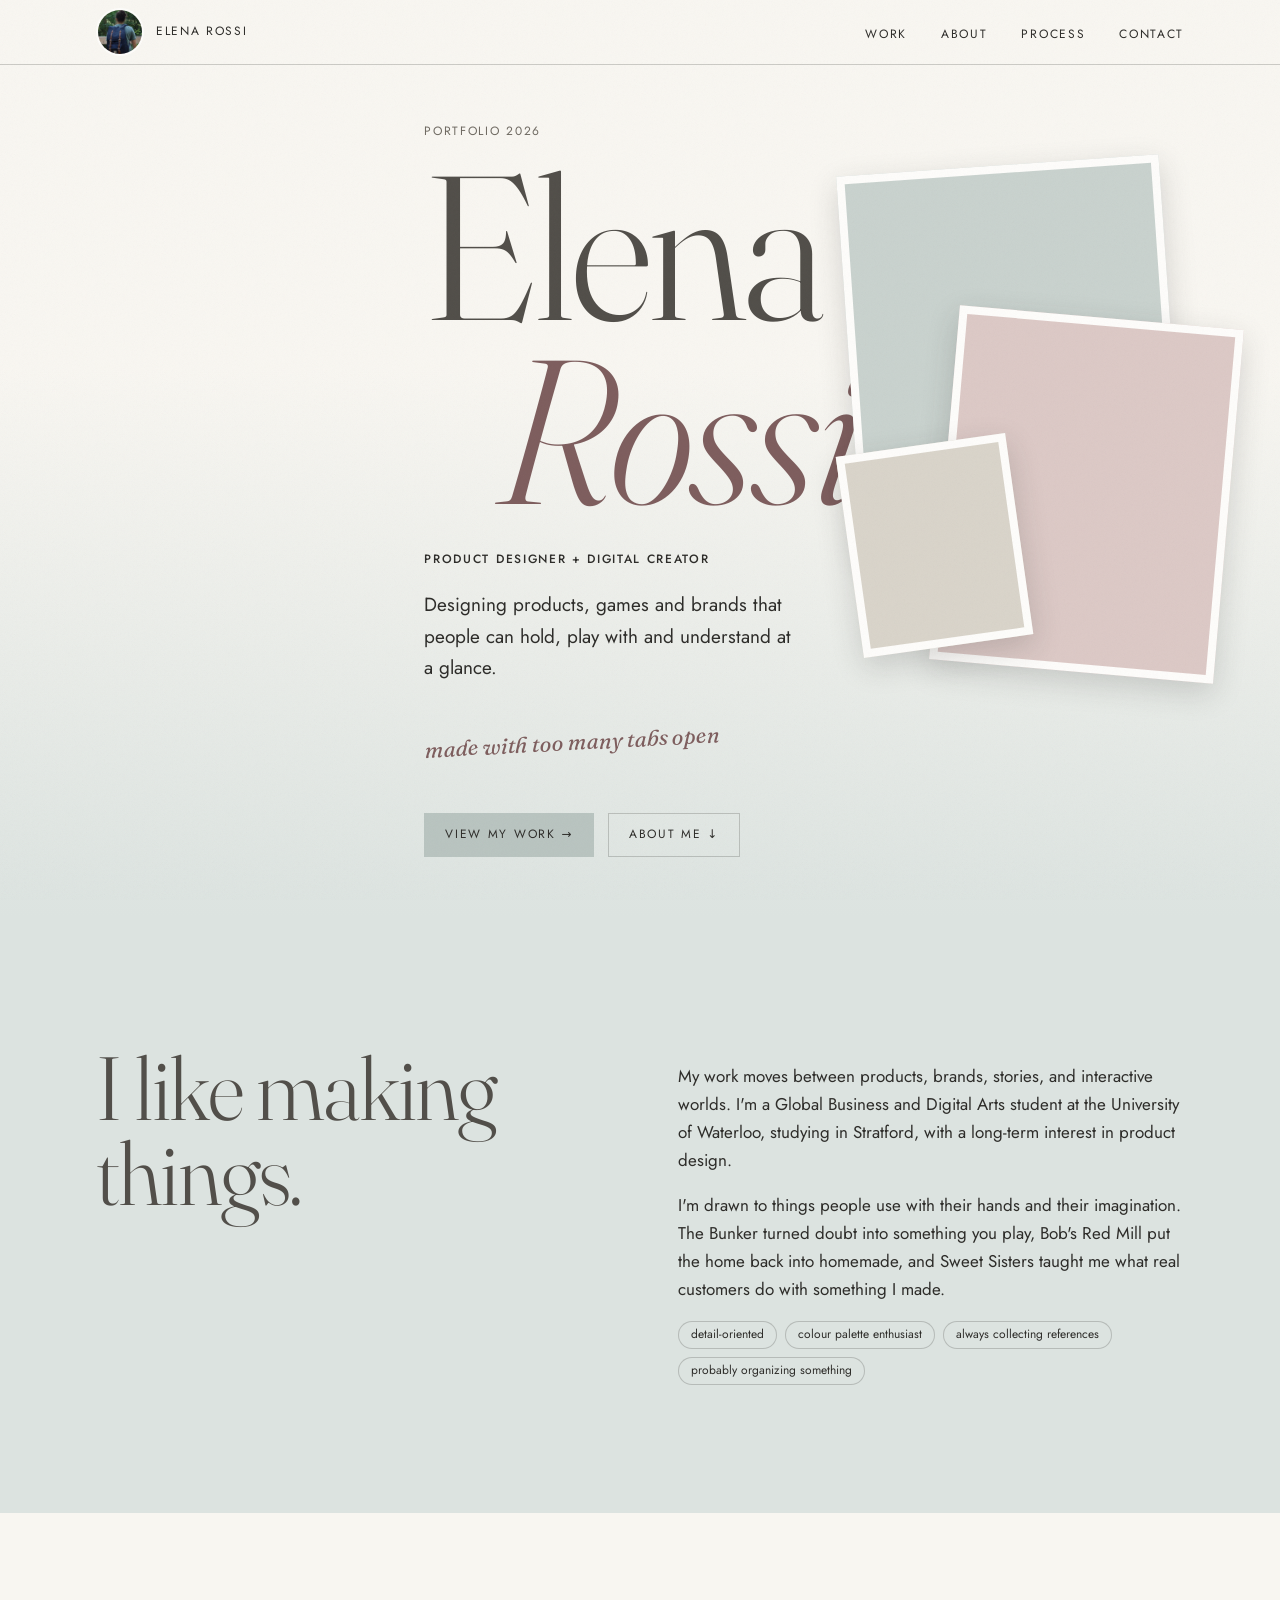
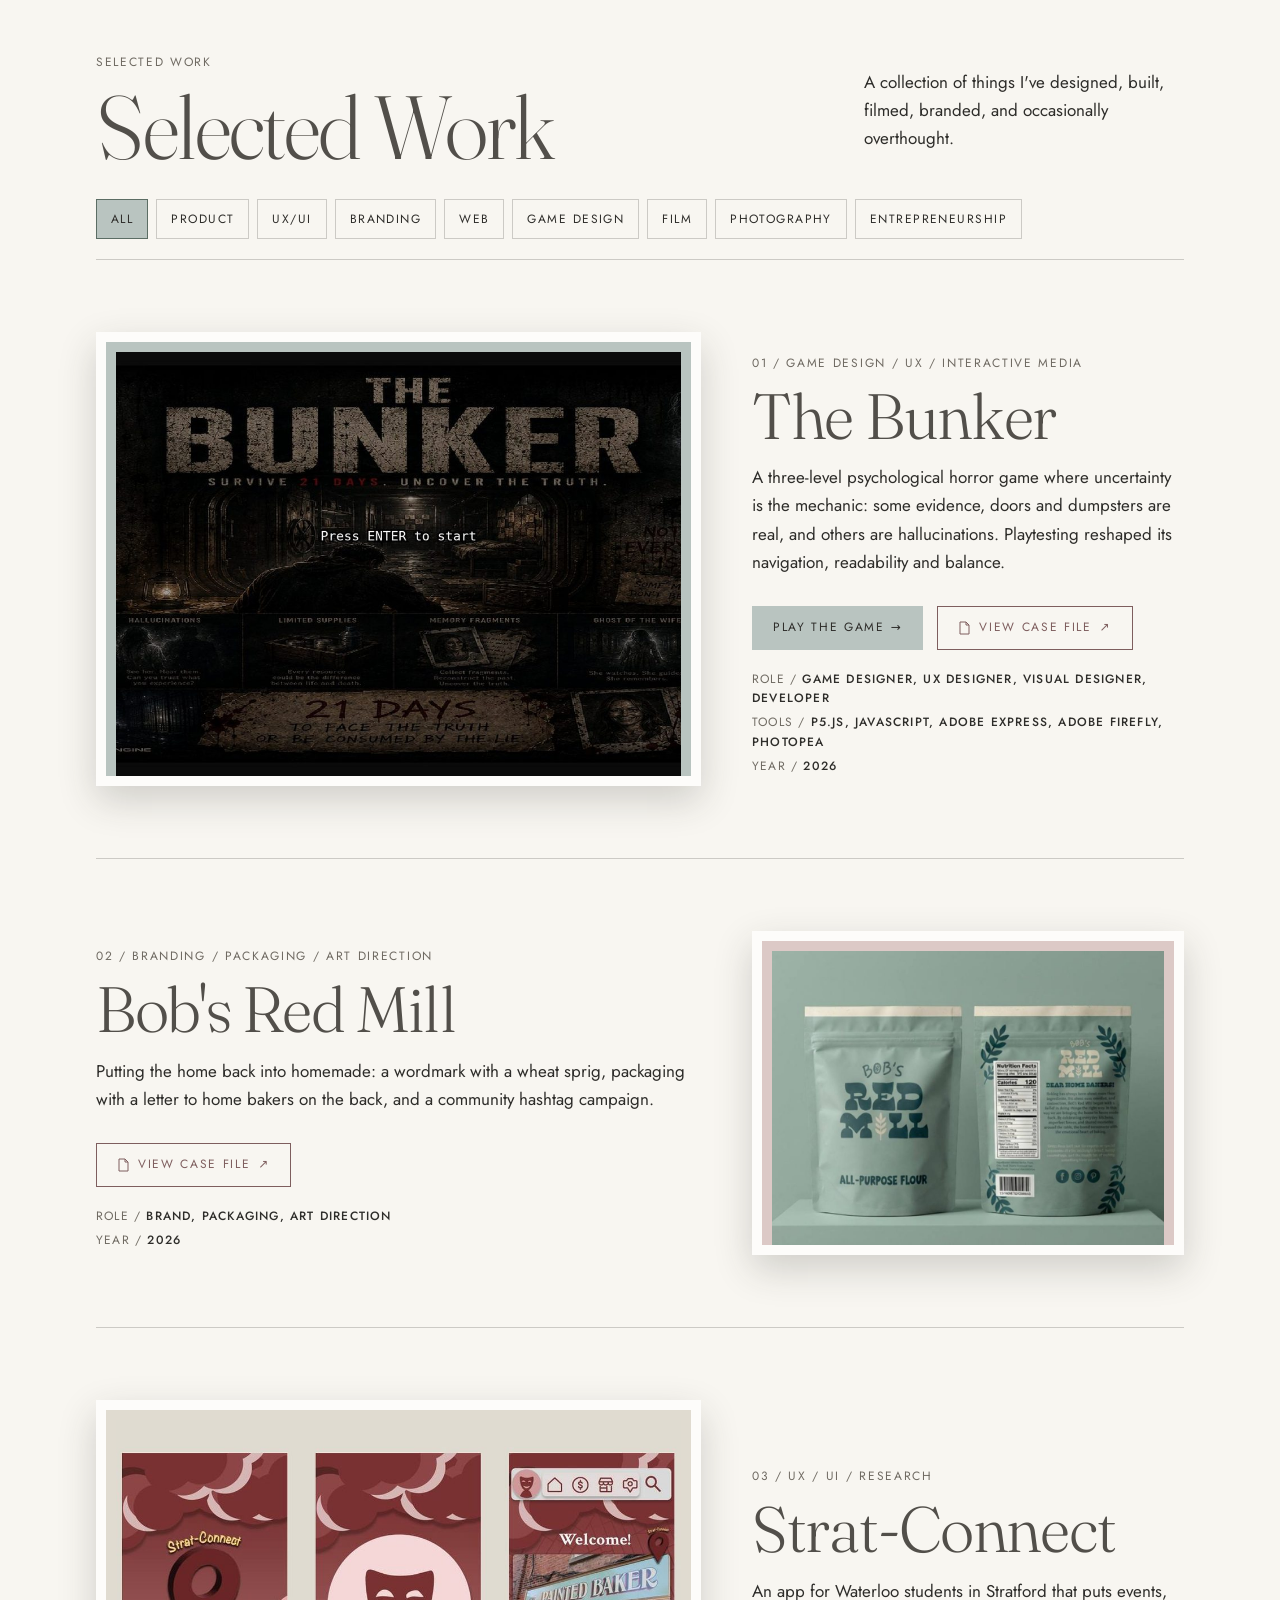
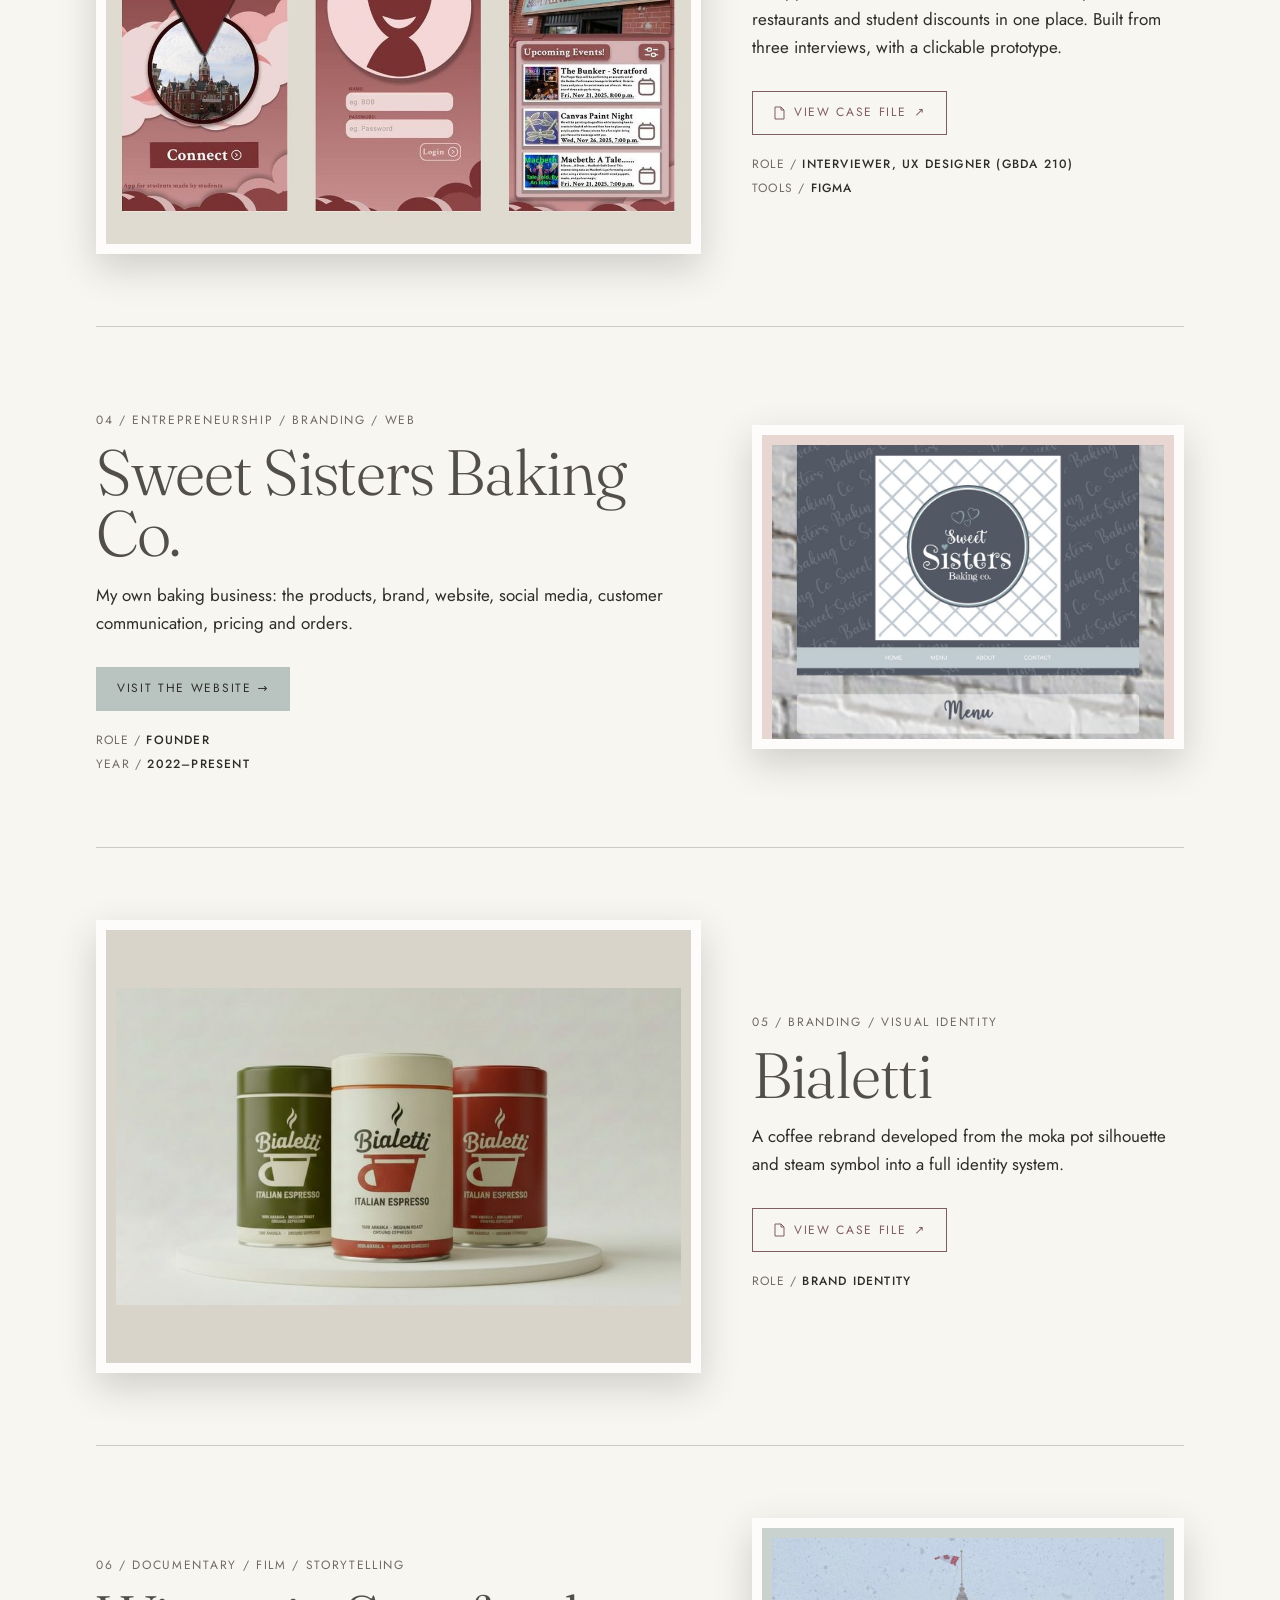
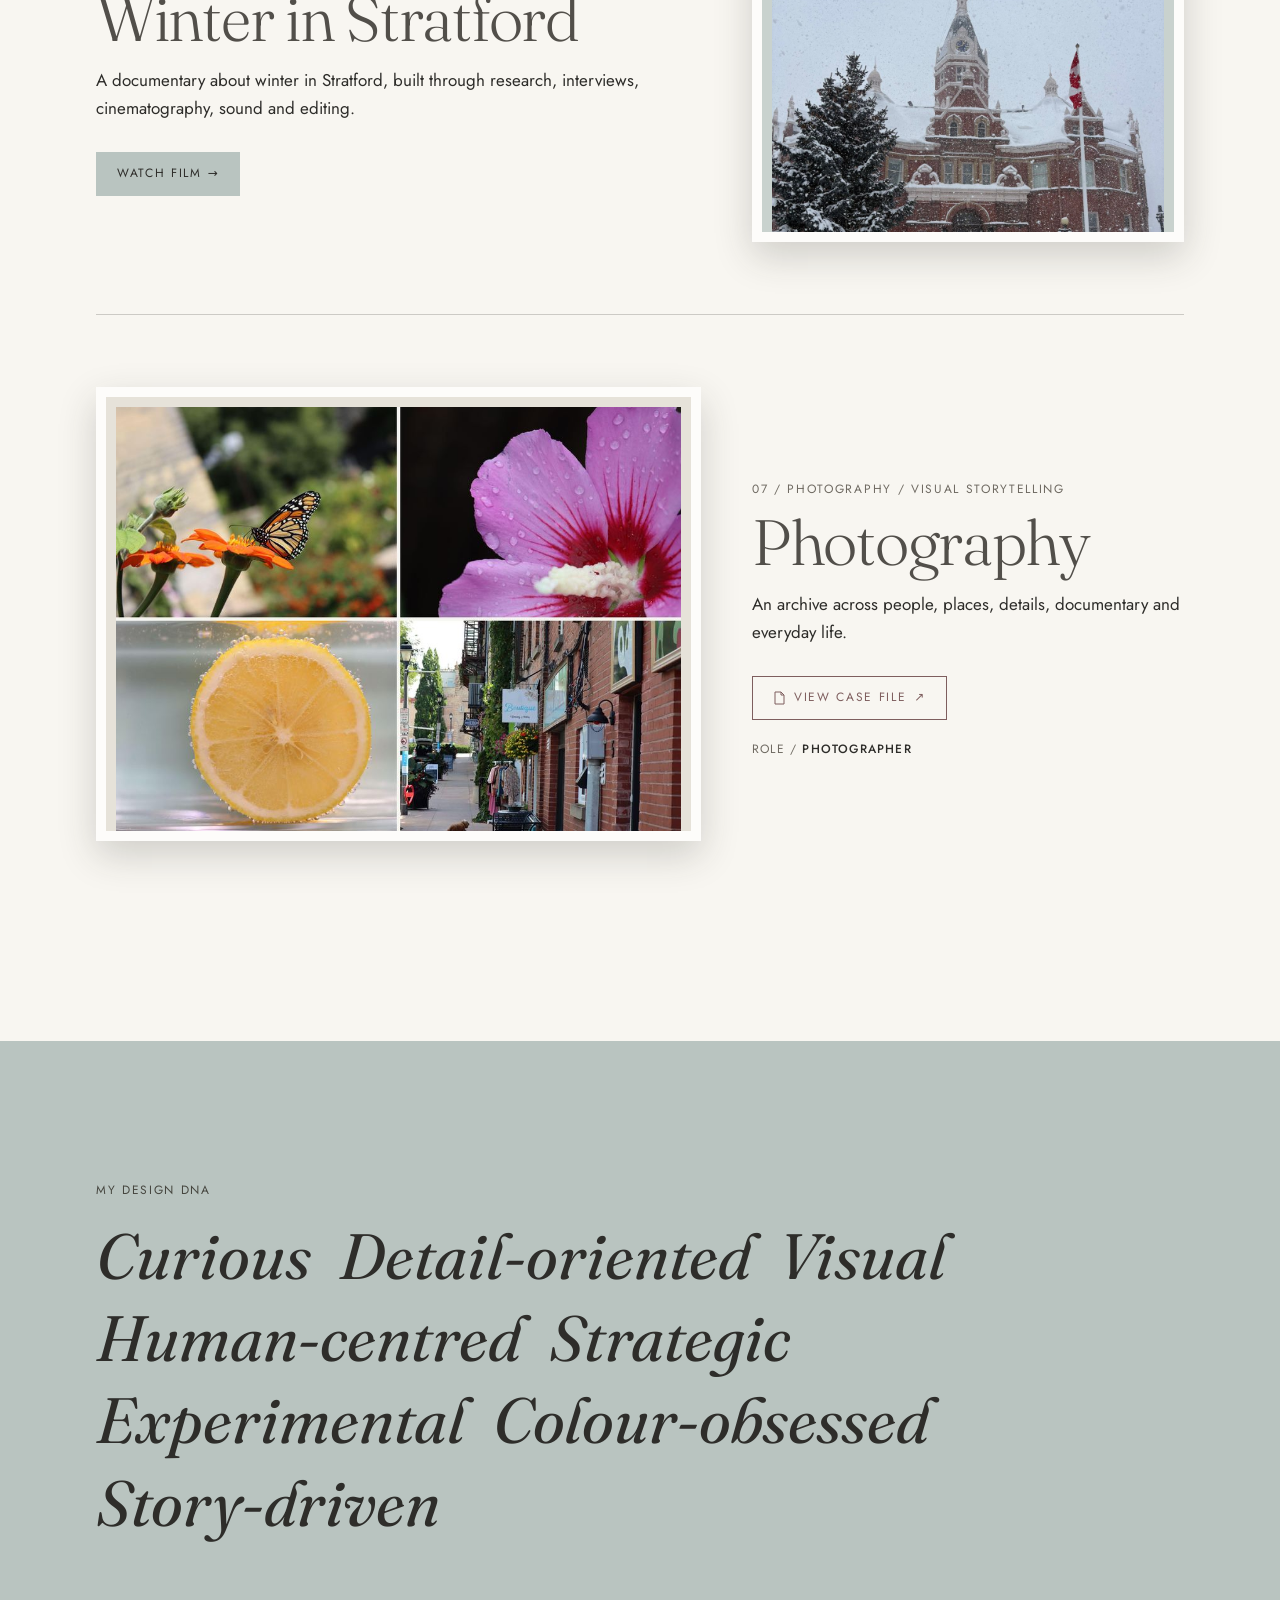
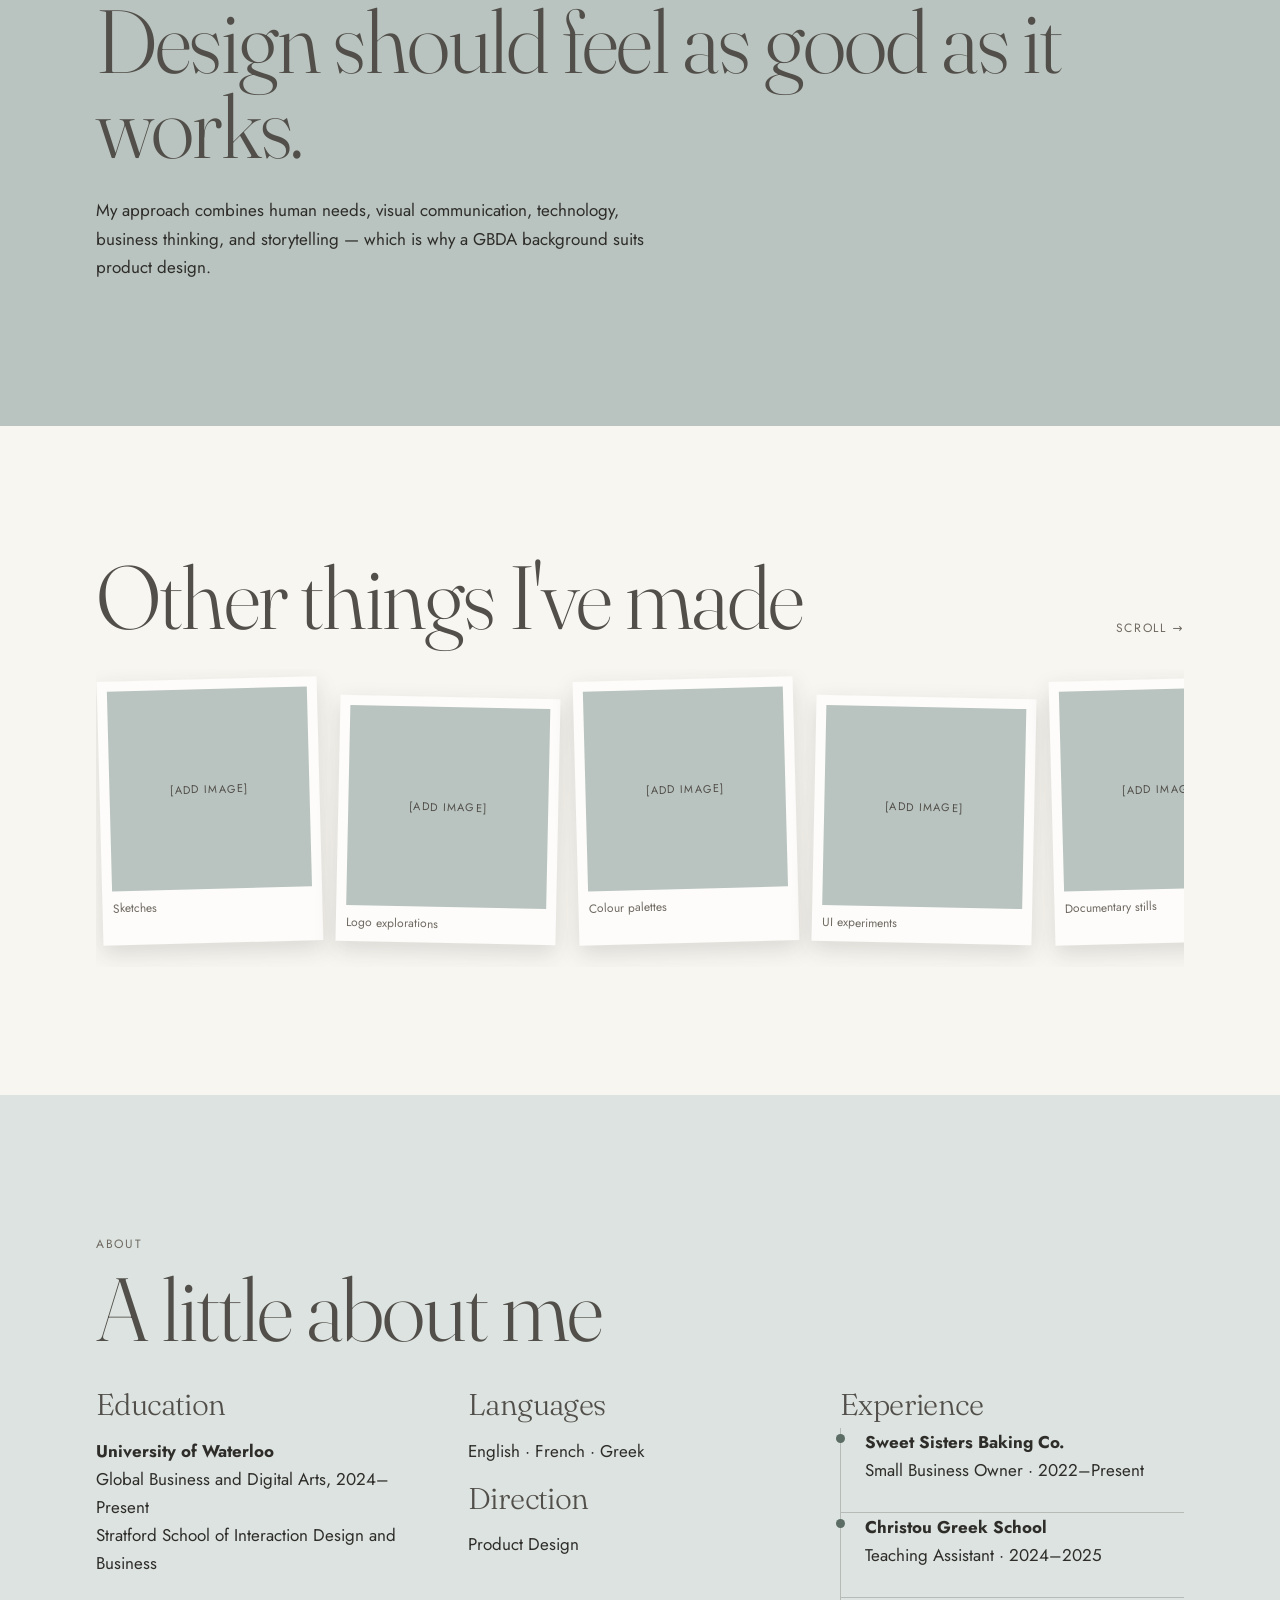
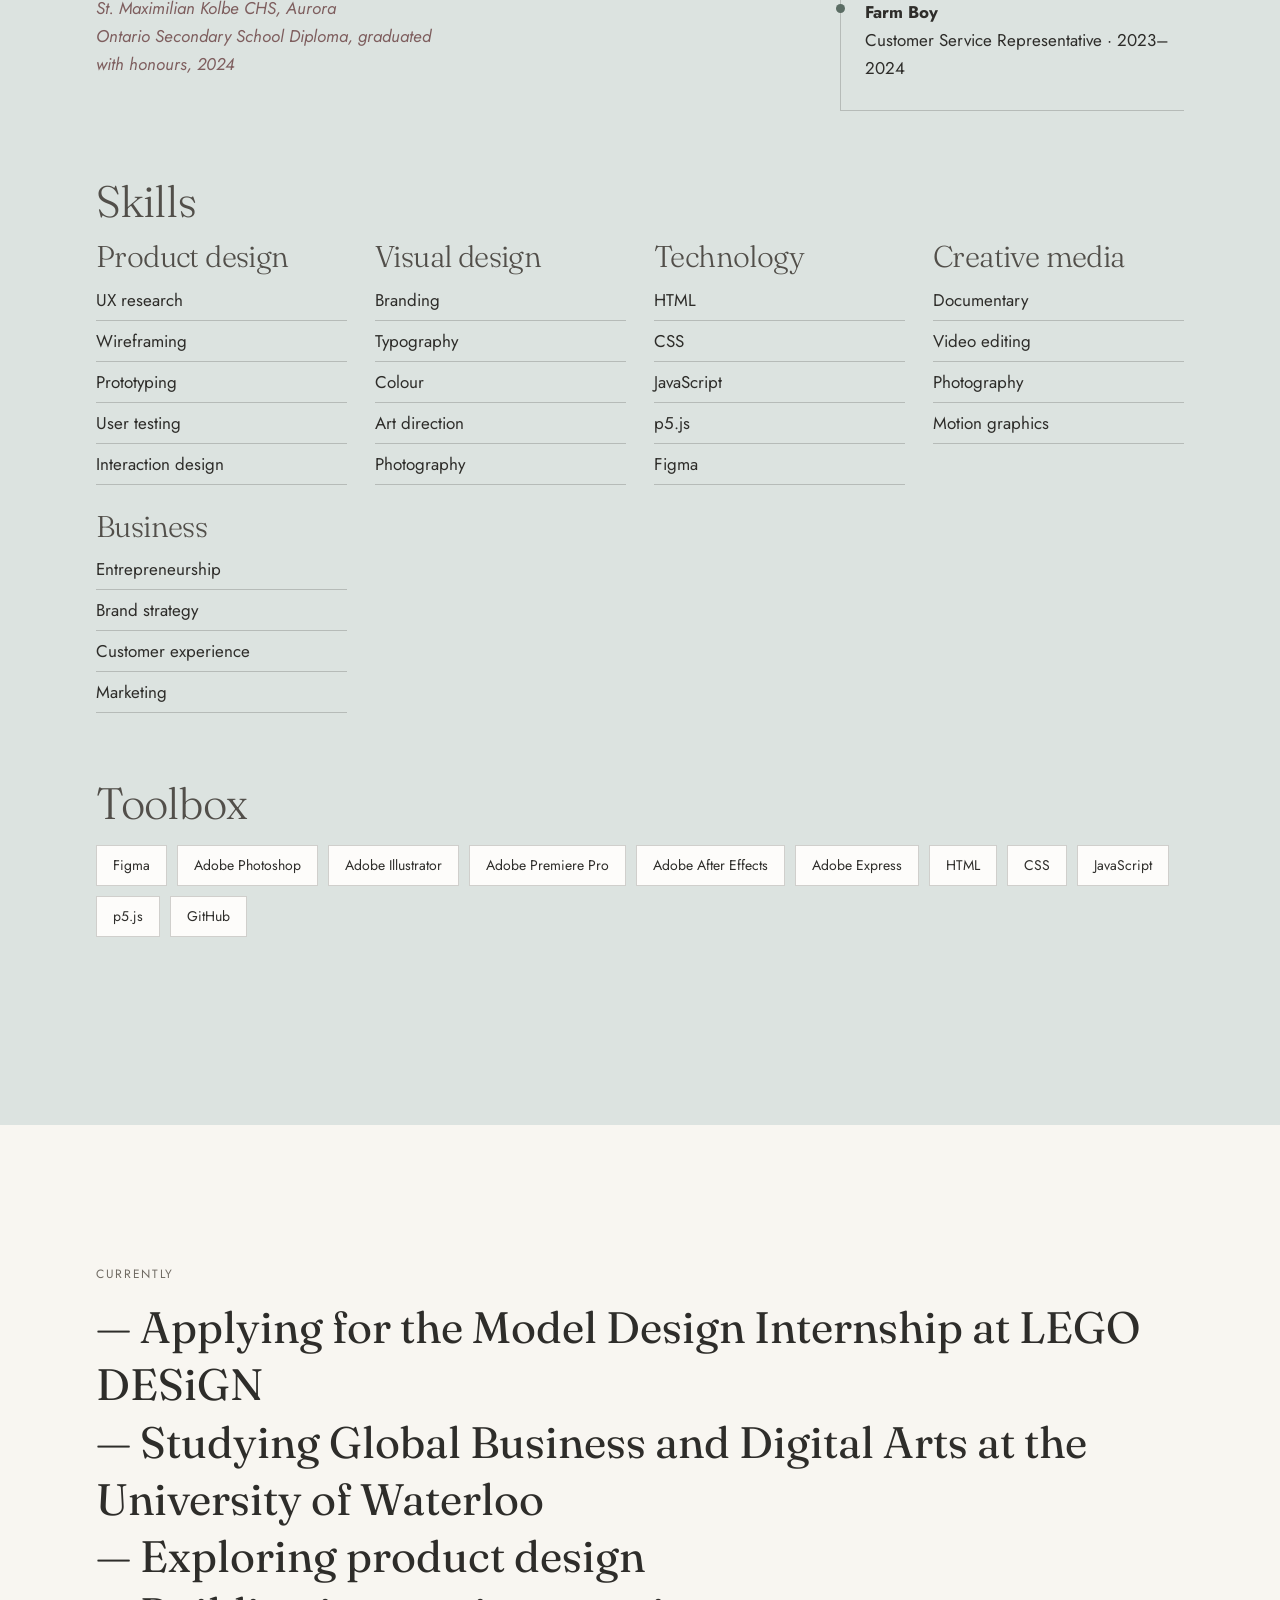
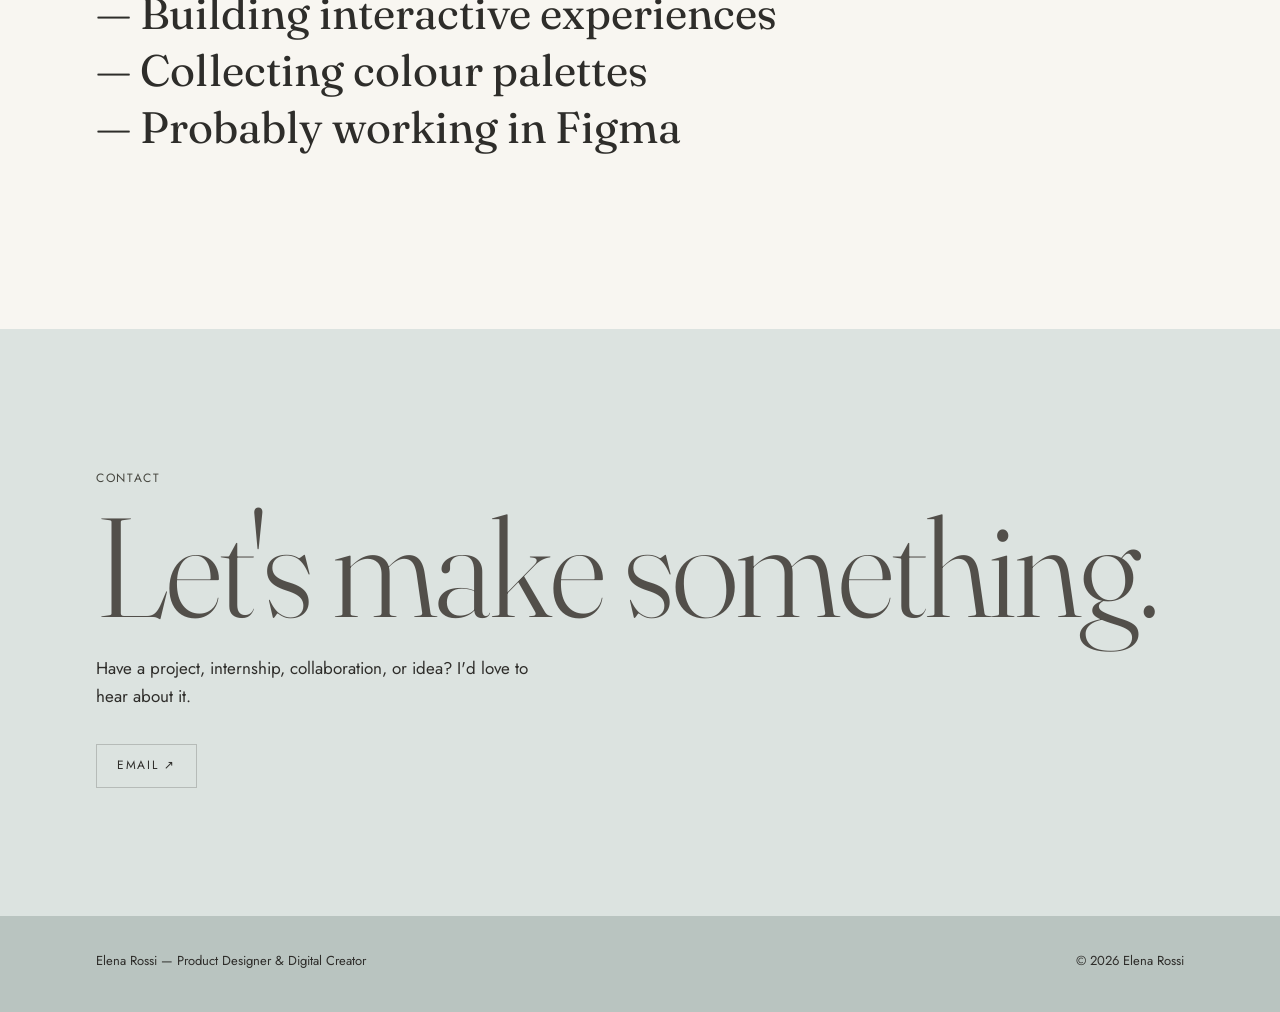
==== index (3).html @ 4e5dcde8 "Add files via upload" ====
<!DOCTYPE html>
<html lang="en">
<head>
<meta charset="utf-8">
<meta name="viewport" content="width=device-width, initial-scale=1, viewport-fit=cover">
<title>Elena Rossi — Product Designer & Digital Creator</title>
<link href="https://fonts.googleapis.com/css2?family=Fraunces:ital,opsz,wght@0,9..144,300;0,9..144,400;1,9..144,300;1,9..144,400&family=Jost:wght@400;500&display=swap" rel="stylesheet">
<style>
:root{--mist:#B9C4C0;--mist2:#DCE3E0;--linen:#F8F6F1;--parch:#ECE8DF;--cream:#FDFCFA;--moss:#5B6D64;--forest:#46595A;--clay:#A18484;--terra:#7E5E5E;--walnut:#524F4A;--ink:#2e2d2a;--stone:#6f6a62;--line:rgba(46,45,42,.22);--bg:var(--linen);--bg2:var(--parch);--card:var(--cream);--text:var(--ink);--head:var(--walnut);
box-sizing:border-box;padding-top:env(safe-area-inset-top,0px);padding-bottom:env(safe-area-inset-bottom,0px)}
html{height:100%;scroll-behavior:smooth;scroll-padding-top:calc(70px + env(safe-area-inset-top,0px))}
*,*::before,*::after{box-sizing:border-box}
body{margin:0;min-height:100%;background:var(--bg);color:var(--text);font:400 17px/1.65 "Jost",system-ui,sans-serif}
body::before{content:"";position:fixed;inset:0;pointer-events:none;opacity:.03;z-index:99;background-image:url("data:image/svg+xml,%3Csvg xmlns='http://www.w3.org/2000/svg' width='160' height='160'%3E%3Cfilter id='n'%3E%3CfeTurbulence baseFrequency='.9' numOctaves='2'/%3E%3C/filter%3E%3Crect width='100%25' height='100%25' filter='url(%23n)'/%3E%3C/svg%3E")}
h1,h2,h3{font-family:"Fraunces",Georgia,serif;font-weight:300;letter-spacing:-.02em;color:var(--head);margin:0;line-height:.95}
a{color:inherit}
:focus-visible{outline:2px solid var(--clay);outline-offset:3px}
.wrap{max-width:1200px;margin:0 auto;padding:0 clamp(20px,5vw,56px)}
.meta{font-size:12px;letter-spacing:.14em;text-transform:uppercase;color:var(--stone)}
nav{position:fixed;top:0;left:0;right:0;z-index:50;padding-top:env(safe-area-inset-top,0px);transition:background .3s;border-bottom:1px solid var(--line)}
nav.solid{background:rgba(220,227,224,.94);backdrop-filter:blur(8px);border-color:var(--line)}
nav .wrap{display:flex;justify-content:space-between;align-items:center;height:64px}
nav .brand{display:inline-flex;align-items:center;gap:12px}nav .brand img{width:48px;height:48px;border-radius:50%;object-fit:cover;border:2px solid var(--cream)}
nav a{text-decoration:none;font-size:12px;letter-spacing:.14em;text-transform:uppercase;color:var(--text)}
nav ul{display:flex;gap:clamp(14px,3vw,34px);list-style:none;margin:0;padding:0}
nav ul a{background:linear-gradient(currentColor,currentColor) 0 100%/0 1px no-repeat;transition:background-size .3s}
nav ul a:hover{background-size:100% 1px}
.hero{min-height:100svh;display:grid;align-items:center;padding:110px 0 60px;position:relative;overflow:hidden}
.hero h1{font-size:clamp(72px,16vw,220px);line-height:.9}
.hero h1 span{display:block}.hero h1 span:nth-child(2){margin-left:.35em;font-style:italic;color:var(--terra)}
.role{margin:28px 0 8px;font-weight:500}
.hero p.lead{max-width:34ch;font-size:19px}
.note{font-family:"Fraunces",serif;font-style:italic;color:var(--terra);font-size:22px;display:inline-block;transform:rotate(-3deg)}
.collage{position:absolute;right:clamp(10px,4vw,60px);top:18%;width:min(34vw,380px);aspect-ratio:3/4;pointer-events:none}
.collage i{position:absolute;display:block;background:var(--card);border:8px solid var(--card);box-shadow:0 10px 30px rgba(46,45,42,.18);transition:transform .25s}
.collage i:nth-child(1){inset:0 15% 25% 0;background:#C9D2CE;transform:rotate(-4deg)}
.collage i:nth-child(2){inset:30% 0 0 25%;background:#DCC9C6;transform:rotate(5deg)}
.collage i:nth-child(3){inset:55% 55% 5% 0;background:#D9D4CA;transform:rotate(-8deg)}
.collage b{position:absolute;bottom:-26px;left:0;font-size:11px;letter-spacing:.12em;color:var(--stone);font-weight:400}
@media(max-width:760px){.collage{display:none}}
.btns{display:flex;flex-wrap:wrap;gap:14px;margin-top:30px}
.btn{display:inline-flex;align-items:center;gap:8px;min-height:44px;padding:10px 20px;font-size:12px;letter-spacing:.14em;text-transform:uppercase;text-decoration:none;border:1px solid var(--mist);background:var(--mist);color:var(--ink);transition:background .25s,transform .25s}
.btn:hover{background:var(--terra);border-color:var(--terra);color:#fff}
.btn.ghost{background:none;color:var(--text);border-color:var(--line)}.btn.ghost:hover{background:none;border-color:var(--clay);color:var(--clay)}
.btn.file{background:none;color:var(--terra);border-color:var(--terra)}
.btn.file:hover{background:var(--terra);color:#F0EDE6}
.btn.file .a2{display:none}.btn.file:hover .a1{display:none}.btn.file:hover .a2{display:inline}
section{padding:clamp(64px,10vw,130px) 0}
.alt{background:var(--mist2)}.hero{background:linear-gradient(180deg,var(--linen) 40%,var(--mist2))}.tags span{background:var(--mist2);border-color:var(--mist)}
.dark{background:var(--mist);color:var(--ink);--head:var(--walnut);--stone:#46463f}.dark.contact{background:var(--mist2)}
.rule{height:1px;background:var(--line);transform-origin:left;transform:scaleX(0);transition:transform 1s}
.in .rule,.rule.in{transform:scaleX(1)}
.intro{display:grid;grid-template-columns:1fr 1fr;gap:clamp(24px,6vw,90px);align-items:start}
.intro h2{font-size:clamp(40px,7vw,96px)}
@media(max-width:760px){.intro{grid-template-columns:1fr}}
.tags{display:flex;flex-wrap:wrap;gap:8px;margin-top:18px}
.tags span{font-size:12px;border:1px solid var(--line);padding:3px 12px;border-radius:99px}
.sechead{display:flex;justify-content:space-between;align-items:end;flex-wrap:wrap;gap:20px;margin-bottom:30px}
.sechead h2{font-size:clamp(40px,7vw,96px)}
.filters{display:flex;flex-wrap:wrap;gap:8px;margin:0 0 20px}
.filters button{font:inherit;font-size:12px;letter-spacing:.12em;text-transform:uppercase;background:none;border:1px solid var(--line);color:var(--text);padding:9px 14px;min-height:40px;cursor:pointer}
.filters button[aria-pressed="true"]{background:var(--mist);color:var(--ink);border-color:var(--moss)}
.proj{display:grid;grid-template-columns:7fr 5fr;gap:clamp(20px,4vw,56px);padding:clamp(36px,6vw,72px) 0;border-top:1px solid var(--line);align-items:center}
.proj:nth-child(even) .pimg{order:2}
.proj[hidden]{display:none}
.pimg{aspect-ratio:4/3;background:var(--pc,var(--forest));display:grid;place-items:center;color:var(--walnut);font-size:12px;letter-spacing:.14em;text-align:center;padding:10px;transition:transform .4s;box-shadow:0 14px 36px rgba(46,45,42,.2);border:10px solid var(--cream);overflow:hidden}
.pimg img{width:100%;height:100%;object-fit:contain}
.proj:hover .pimg{transform:translate(-4px,-4px) rotate(-.6deg)}
.num{transition:color .25s}.proj:hover .num{color:var(--terra)}
.proj h3{font-size:clamp(34px,5vw,64px);margin:10px 0 14px;transition:transform .3s}
.proj:hover h3{transform:translateX(6px)}
.pm{margin-top:20px;font-size:12px;letter-spacing:.1em;text-transform:uppercase;color:var(--stone);display:grid;gap:4px}
.pm b{color:var(--text);font-weight:500}
.ph{color:var(--terra);font-style:italic}
@media(max-width:760px){.proj{grid-template-columns:1fr}.proj:nth-child(even) .pimg{order:0}}
.dna{display:flex;flex-wrap:wrap;gap:12px 28px;font-family:"Fraunces",serif;font-size:clamp(30px,5vw,64px);font-style:italic;line-height:1.1}
.dna span{display:inline-block;transition:transform .3s,color .3s}.dna span:hover{transform:translateY(-6px) rotate(-2deg);color:var(--clay)}
.philo{font-size:clamp(38px,7vw,100px);max-width:14em}
.grid3{display:grid;grid-template-columns:repeat(auto-fit,minmax(220px,1fr));gap:28px}
.grid3 h3{font-size:30px;margin-bottom:8px}
.grid3 ul,.tl{padding:0;margin:0;list-style:none}
.grid3 li{padding:6px 0;border-bottom:1px solid var(--line)}
.tl li{border-left:1px solid var(--line);padding:0 0 28px 24px;position:relative}
.tl li::before{content:"";position:absolute;left:-5px;top:6px;width:9px;height:9px;border-radius:50%;background:var(--moss);transition:background .2s,transform .2s}
.tl li:hover::before{background:var(--clay);transform:scale(1.5)}
.tl h3{font-size:30px}
.tools{display:flex;flex-wrap:wrap;gap:10px}
.tools button{font:inherit;font-size:14px;padding:8px 16px;background:var(--card);color:var(--text);border:1px solid var(--line);cursor:pointer;min-height:40px}
.tools button[aria-pressed="true"]{background:var(--mist);color:var(--ink);border-color:var(--moss)}
#tooldesc{min-height:1.7em;margin-top:14px;color:var(--stone)}
.archive{display:flex;gap:18px;overflow-x:auto;padding:10px 4px 24px;scroll-snap-type:x mandatory}
.archive figure{margin:0;flex:0 0 220px;scroll-snap-align:start;background:var(--card);padding:10px 10px 8px;box-shadow:0 8px 22px rgba(46,45,42,.15)}
.archive figure:nth-child(odd){transform:rotate(-1.5deg)}.archive figure:nth-child(even){transform:rotate(1.2deg);margin-top:18px}
.archive div{height:200px;background:var(--mist);display:grid;place-items:center;color:var(--walnut);font-size:11px;letter-spacing:.12em}
.archive figcaption{font-size:12px;color:var(--stone);padding-top:8px}
.contact h2{font-size:clamp(48px,11vw,160px)}
.contact a.big{display:inline-block;margin-top:24px;font-size:clamp(18px,3vw,28px);border-bottom:1px solid currentColor;text-decoration:none}
.links{display:flex;flex-wrap:wrap;gap:22px;margin-top:34px}
footer{background:var(--mist);color:var(--ink);padding:34px 0 40px;font-size:13px}
footer .wrap{display:flex;flex-wrap:wrap;justify-content:space-between;gap:16px}
.reveal{opacity:0;transform:translateY(22px);transition:opacity .8s,transform .8s}.reveal.in{opacity:1;transform:none}
@media(prefers-reduced-motion:reduce){*{transition:none!important;scroll-behavior:auto!important}.reveal{opacity:1;transform:none}.rule{transform:none}}
</style>
</head>
<body>
<nav id="nav" aria-label="Main"><div class="wrap"><a href="#top" class="brand"><img src="[data-uri]" alt="Elena Rossi" width="48" height="48">Elena Rossi</a><ul><li><a href="#work">Work</a></li><li><a href="#about">About</a></li><li><a href="#process">Process</a></li><li><a href="#contact">Contact</a></li></ul></div></nav>

<main id="top">
<header class="hero"><div class="wrap">
  <div class="collage" aria-hidden="true"><i></i><i></i><i></i></div>
  <p class="meta">Portfolio 2026</p>
  <h1><span>Elena</span><span>Rossi</span></h1>
  <p class="role meta" style="color:var(--text)">Product Designer + Digital Creator</p>
  <p class="lead">Designing products, games and brands that people can hold, play with and understand at a glance.</p>
  <p class="note">made with too many tabs open</p>
  <div class="btns"><a class="btn" href="#work">View my work →</a><a class="btn ghost" href="#about">About me ↓</a></div>
</div></header>

<section class="alt"><div class="wrap intro">
  <h2 class="reveal">I like making things.</h2>
  <div class="reveal">
    <p>My work moves between products, brands, stories, and interactive worlds. I'm a Global Business and Digital Arts student at the University of Waterloo, studying in Stratford, with a long-term interest in product design.</p>
    <p>I'm drawn to things people use with their hands and their imagination. The Bunker turned doubt into something you play, Bob's Red Mill put the home back into homemade, and Sweet Sisters taught me what real customers do with something I made.</p>
    <div class="tags"><span>detail-oriented</span><span>colour palette enthusiast</span><span>always collecting references</span><span>probably organizing something</span></div>
  </div>
</div></section>

<section id="work"><div class="wrap">
  <div class="sechead"><div><p class="meta">Selected work</p><h2>Selected Work</h2></div>
  <p style="max-width:32ch">A collection of things I've designed, built, filmed, branded, and occasionally overthought.</p></div>
  <div class="filters" role="group" aria-label="Filter projects" id="filters"></div>
  <div id="projects" aria-live="polite"></div>
</div></section>

<section class="dark" id="process"><div class="wrap">
  <p class="meta">My design DNA</p>
  <div class="dna" style="margin:20px 0 60px"><span>Curious</span><span>Detail-oriented</span><span>Visual</span><span>Human-centred</span><span>Strategic</span><span>Experimental</span><span>Colour-obsessed</span><span>Story-driven</span></div>
  <h2 class="philo">Design should feel as good as it works.</h2>
  <p style="max-width:56ch;margin-top:28px">My approach combines human needs, visual communication, technology, business thinking, and storytelling — which is why a GBDA background suits product design.</p>
</div></section>

<section><div class="wrap">
  <div class="sechead"><h2>Other things I've made</h2><span class="meta">Scroll →</span></div>
  <div class="archive" tabindex="0" aria-label="Creative archive, scrollable">
    <figure><div>[ADD IMAGE]</div><figcaption>Sketches</figcaption></figure>
    <figure><div>[ADD IMAGE]</div><figcaption>Logo explorations</figcaption></figure>
    <figure><div>[ADD IMAGE]</div><figcaption>Colour palettes</figcaption></figure>
    <figure><div>[ADD IMAGE]</div><figcaption>UI experiments</figcaption></figure>
    <figure><div>[ADD IMAGE]</div><figcaption>Documentary stills</figcaption></figure>
    <figure><div>[ADD IMAGE]</div><figcaption>Typography experiments</figcaption></figure>
  </div>
</div></section>

<section class="alt" id="about"><div class="wrap">
  <p class="meta">About</p><h2 style="font-size:clamp(40px,7vw,96px);margin-bottom:40px">A little about me</h2>
  <div class="grid3" style="margin-bottom:70px">
    <div><h3>Education</h3><p><b>University of Waterloo</b><br>Global Business and Digital Arts, 2024–Present<br>Stratford School of Interaction Design and Business</p><p class="ph">St. Maximilian Kolbe CHS, Aurora<br>Ontario Secondary School Diploma, graduated with honours, 2024</p></div>
    <div><h3>Languages</h3><p>English · French · Greek</p><h3 style="margin-top:20px">Direction</h3><p>Product Design</p></div>
    <div><h3>Experience</h3>
      <ul class="tl">
        <li><b>Sweet Sisters Baking Co.</b><br>Small Business Owner · 2022–Present</li>
        <li><b>Christou Greek School</b><br>Teaching Assistant · 2024–2025</li>
        <li><b>Farm Boy</b><br>Customer Service Representative · 2023–2024</li>
      </ul></div>
  </div>
  <h3 style="font-size:44px;margin-bottom:20px">Skills</h3>
  <div class="grid3">
    <div><h3>Product design</h3><ul><li>UX research</li><li>Wireframing</li><li>Prototyping</li><li>User testing</li><li>Interaction design</li></ul></div>
    <div><h3>Visual design</h3><ul><li>Branding</li><li>Typography</li><li>Colour</li><li>Art direction</li><li>Photography</li></ul></div>
    <div><h3>Technology</h3><ul><li>HTML</li><li>CSS</li><li>JavaScript</li><li>p5.js</li><li>Figma</li></ul></div>
    <div><h3>Creative media</h3><ul><li>Documentary</li><li>Video editing</li><li>Photography</li><li>Motion graphics</li></ul></div>
    <div><h3>Business</h3><ul><li>Entrepreneurship</li><li>Brand strategy</li><li>Customer experience</li><li>Marketing</li></ul></div>
  </div>
  <h3 style="font-size:44px;margin:70px 0 20px">Toolbox</h3>
  <div class="tools" id="tools"></div><p id="tooldesc" aria-live="polite"></p>
</div></section>

<section><div class="wrap">
  <p class="meta">Currently</p>
  <ul id="currently" style="font-family:'Fraunces',serif;font-size:clamp(26px,4vw,44px);line-height:1.3;padding:0;list-style:none;margin-top:14px"></ul>
</div></section>

<section class="dark contact" id="contact"><div class="wrap">
  <p class="meta">Contact</p>
  <h2>Let's make something.</h2>
  <p style="max-width:44ch;margin-top:20px">Have a project, internship, collaboration, or idea? I'd love to hear about it.</p>
  <div id="links" class="links"></div>
</div></section>
</main>

<footer><div class="wrap"><span>Elena Rossi — Product Designer & Digital Creator</span><span>© 2026 Elena Rossi</span></div></footer>

<script>
/* ===== EDIT ME =====
   Order of this array = order on the page.
   caseStudyUrl: external URL ("https://...") or internal route ("case-studies/bunker.html"). "" hides the VIEW CASE FILE button.
   image: relative path (e.g. "[data-uri]"). "" shows a placeholder.
   Fill any [ADD ...] text; nothing here is an invented result. */
const CASES={"case-studies/bialetti.html": "[base64]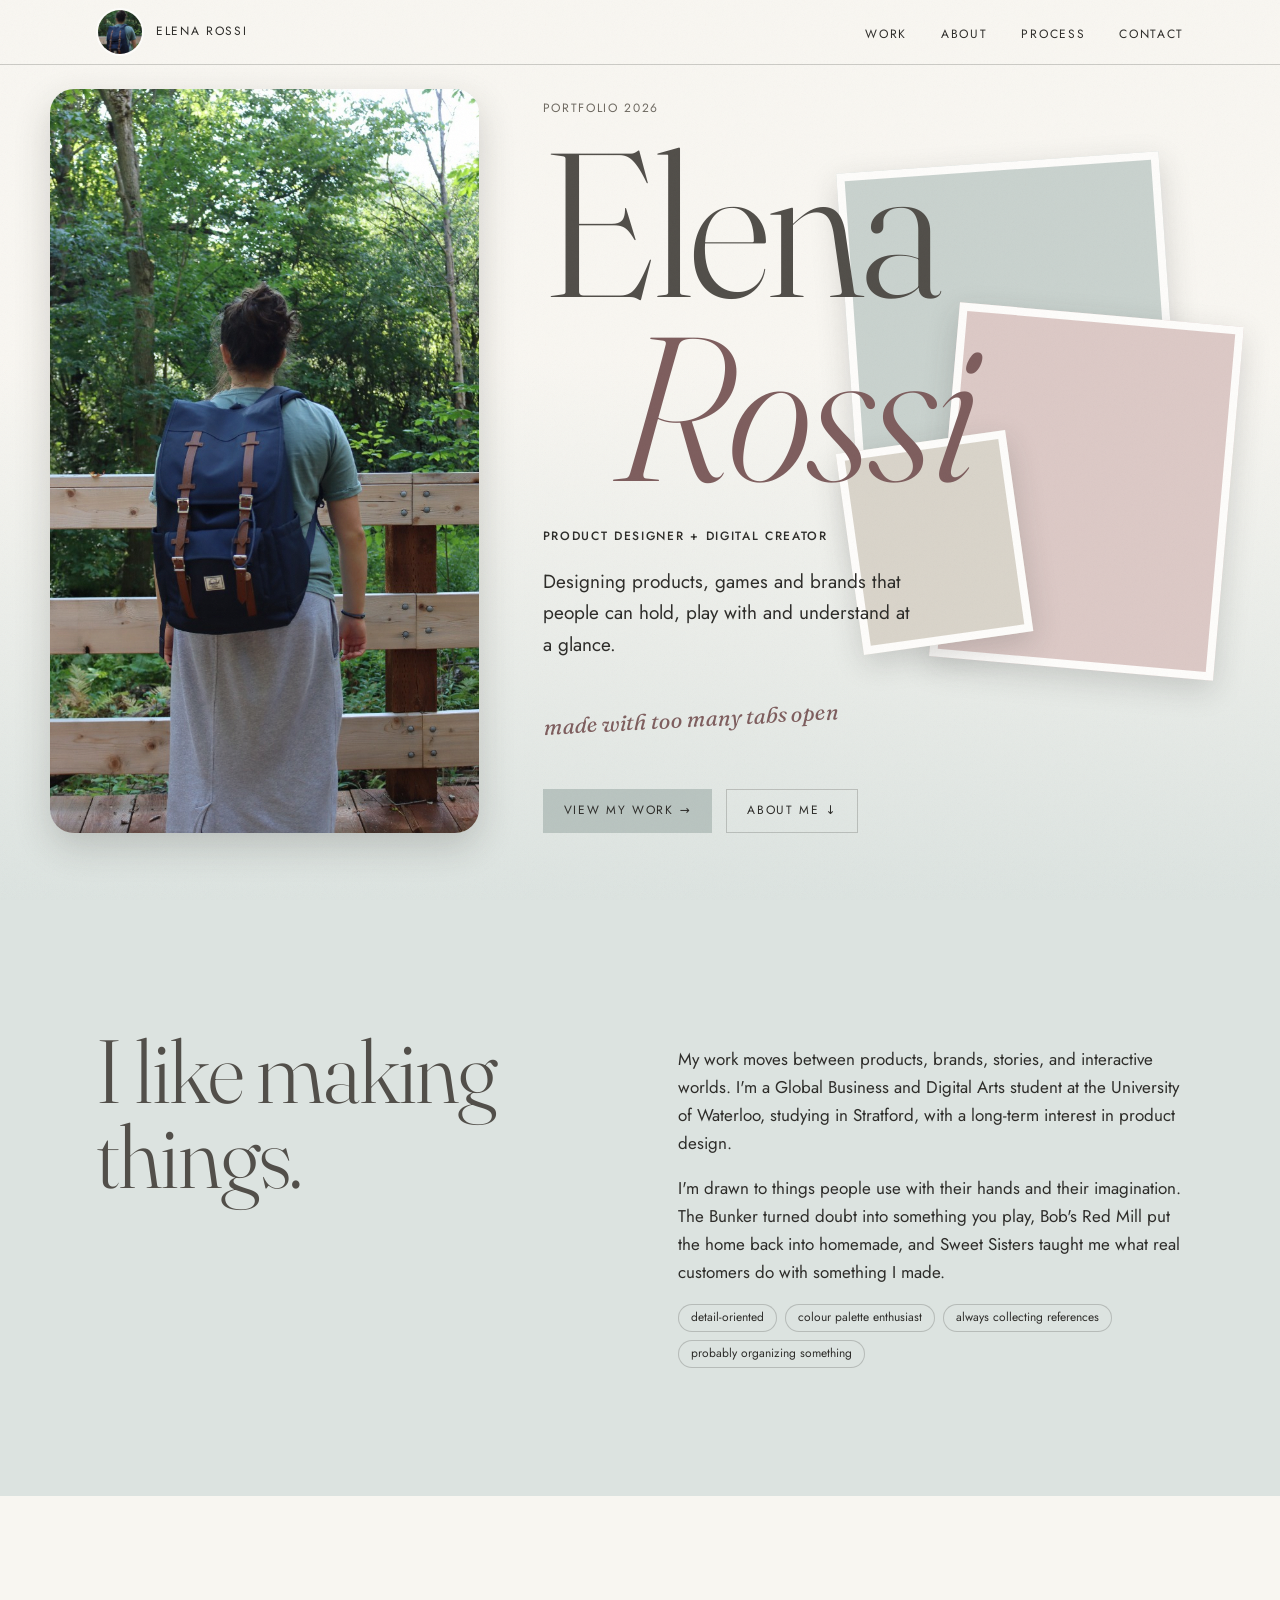
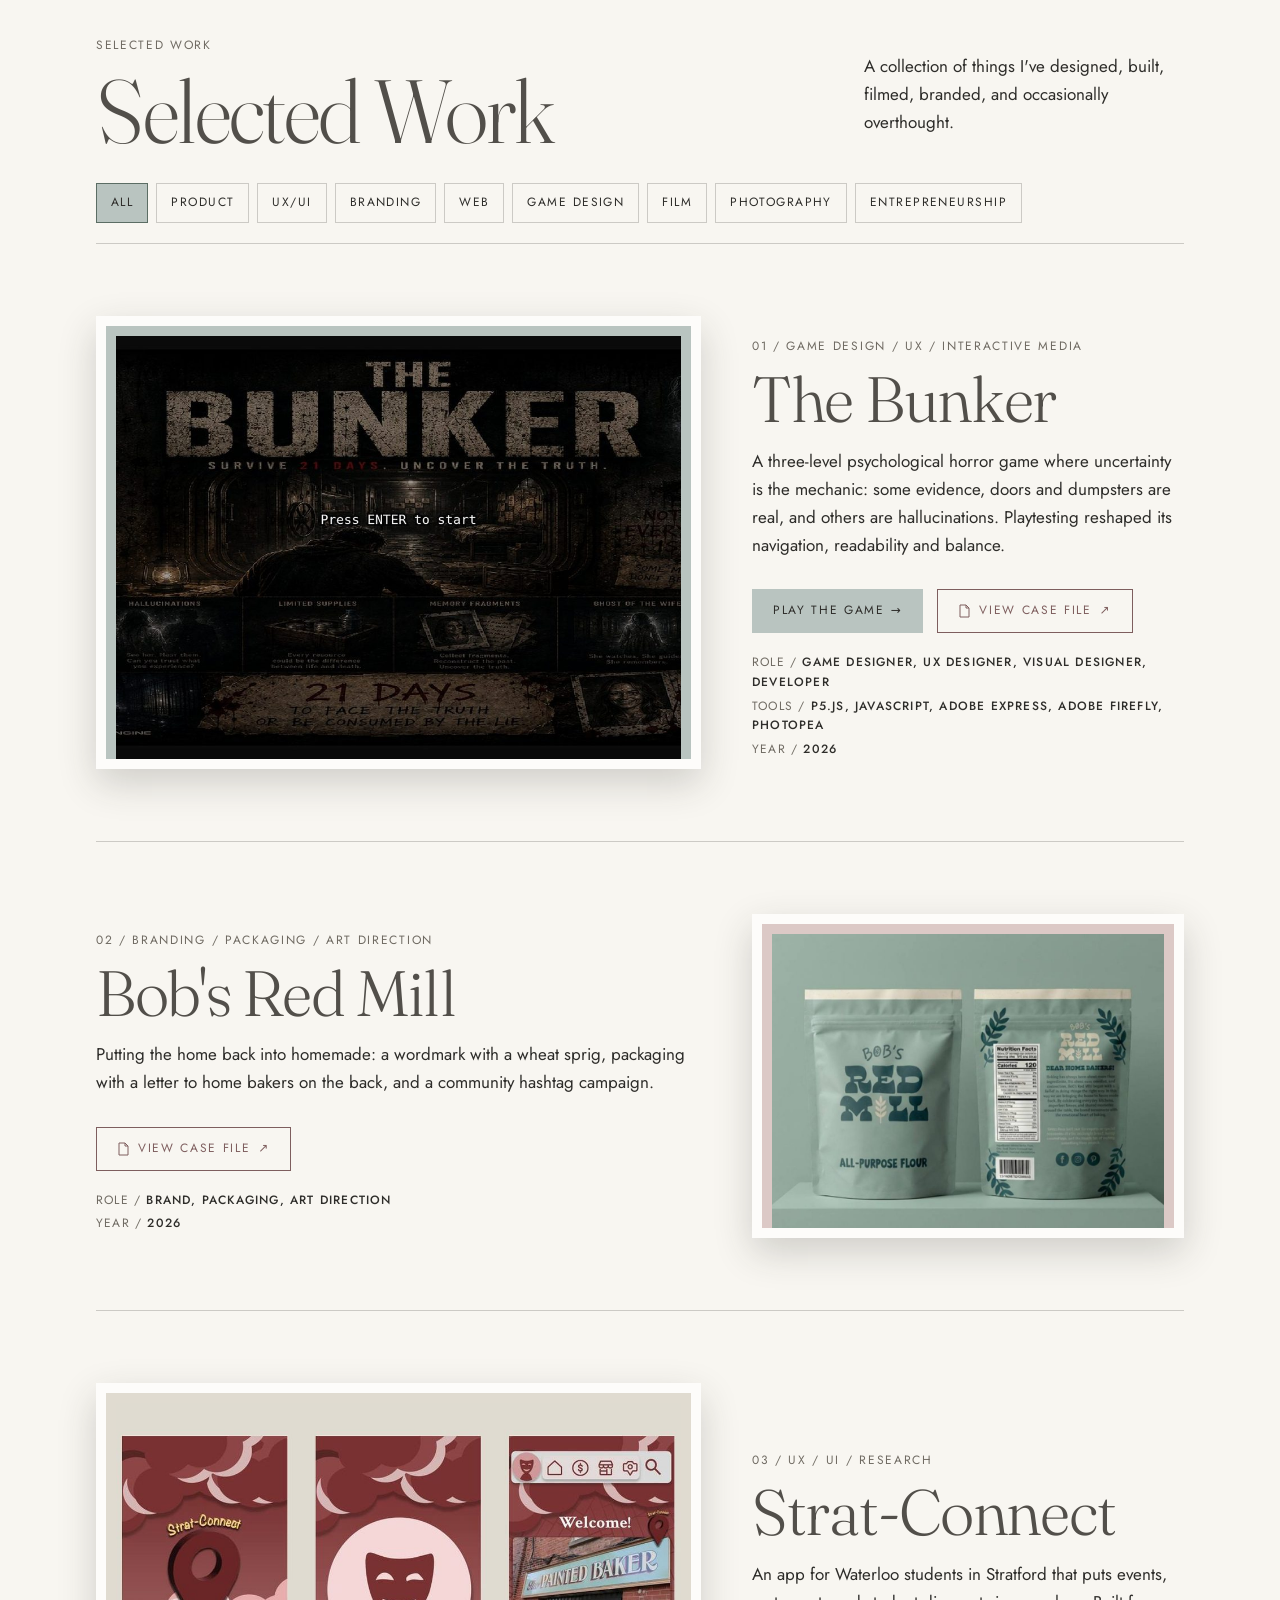
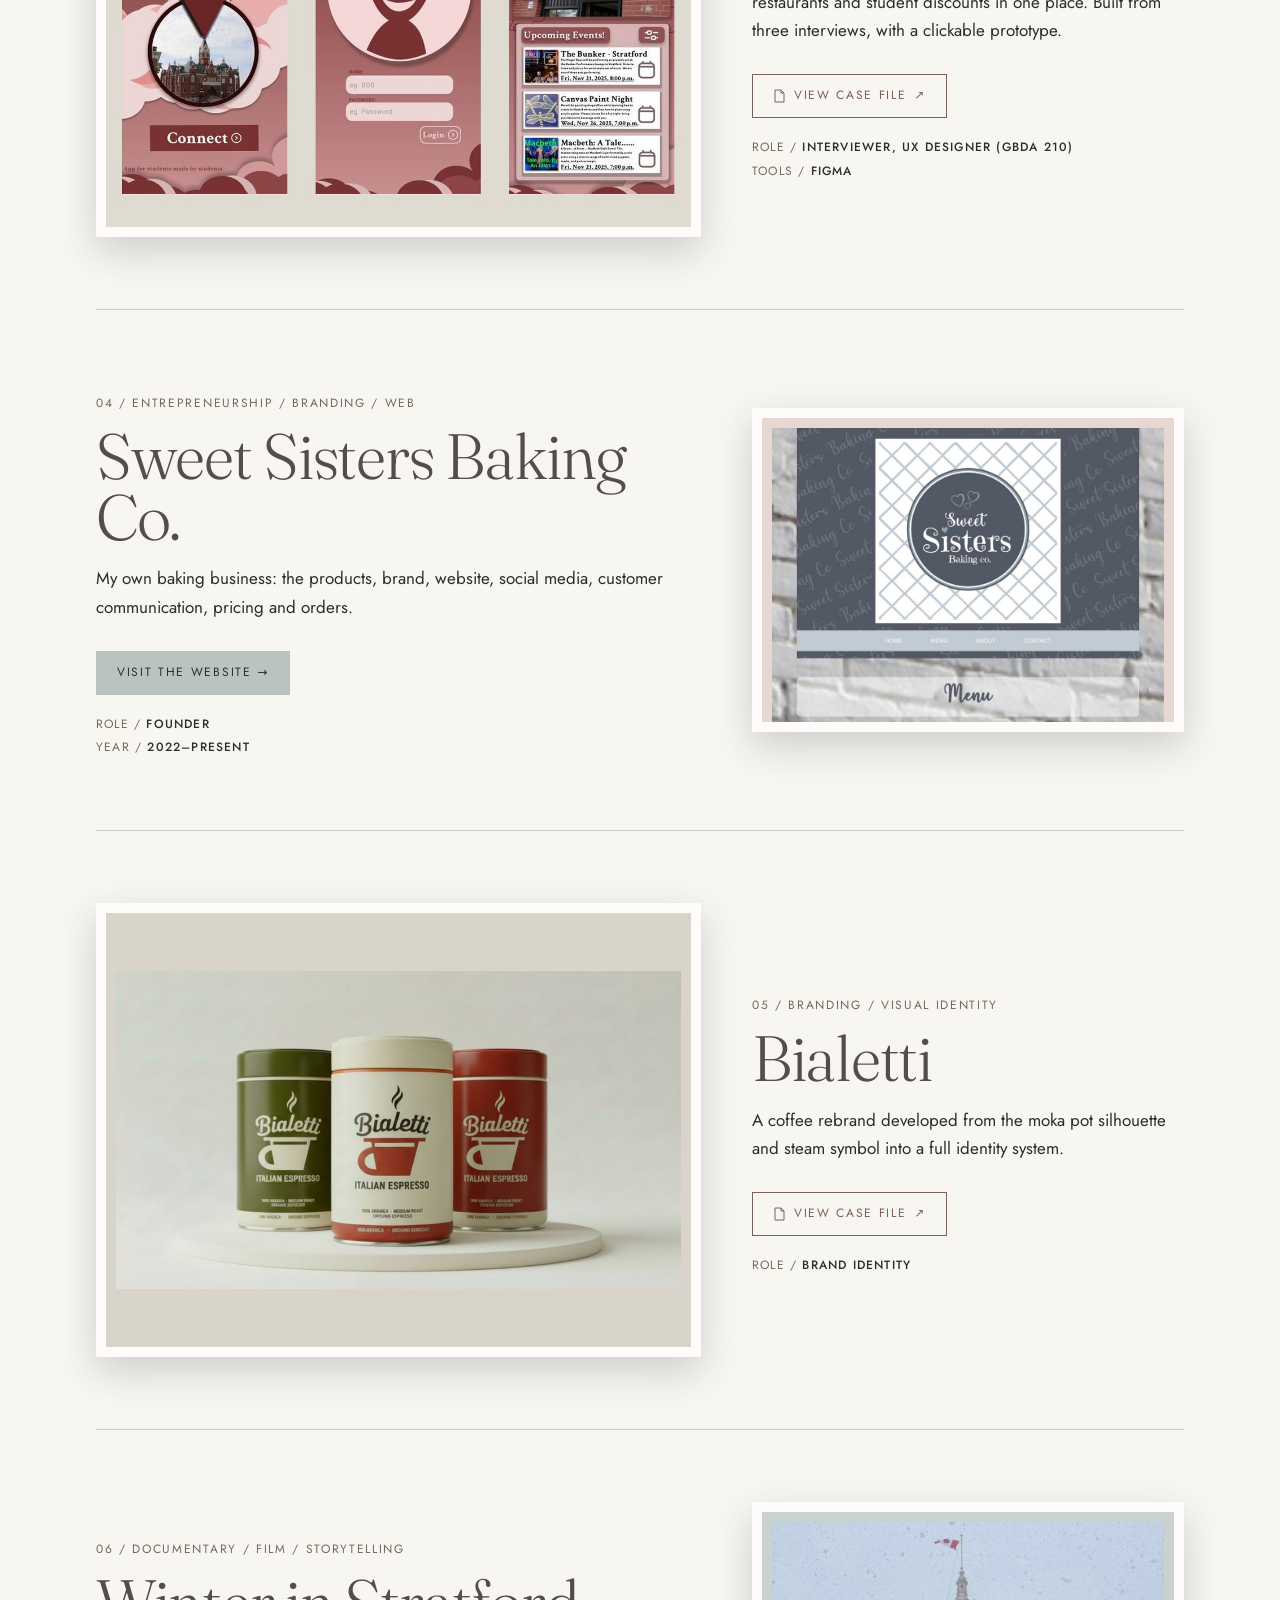
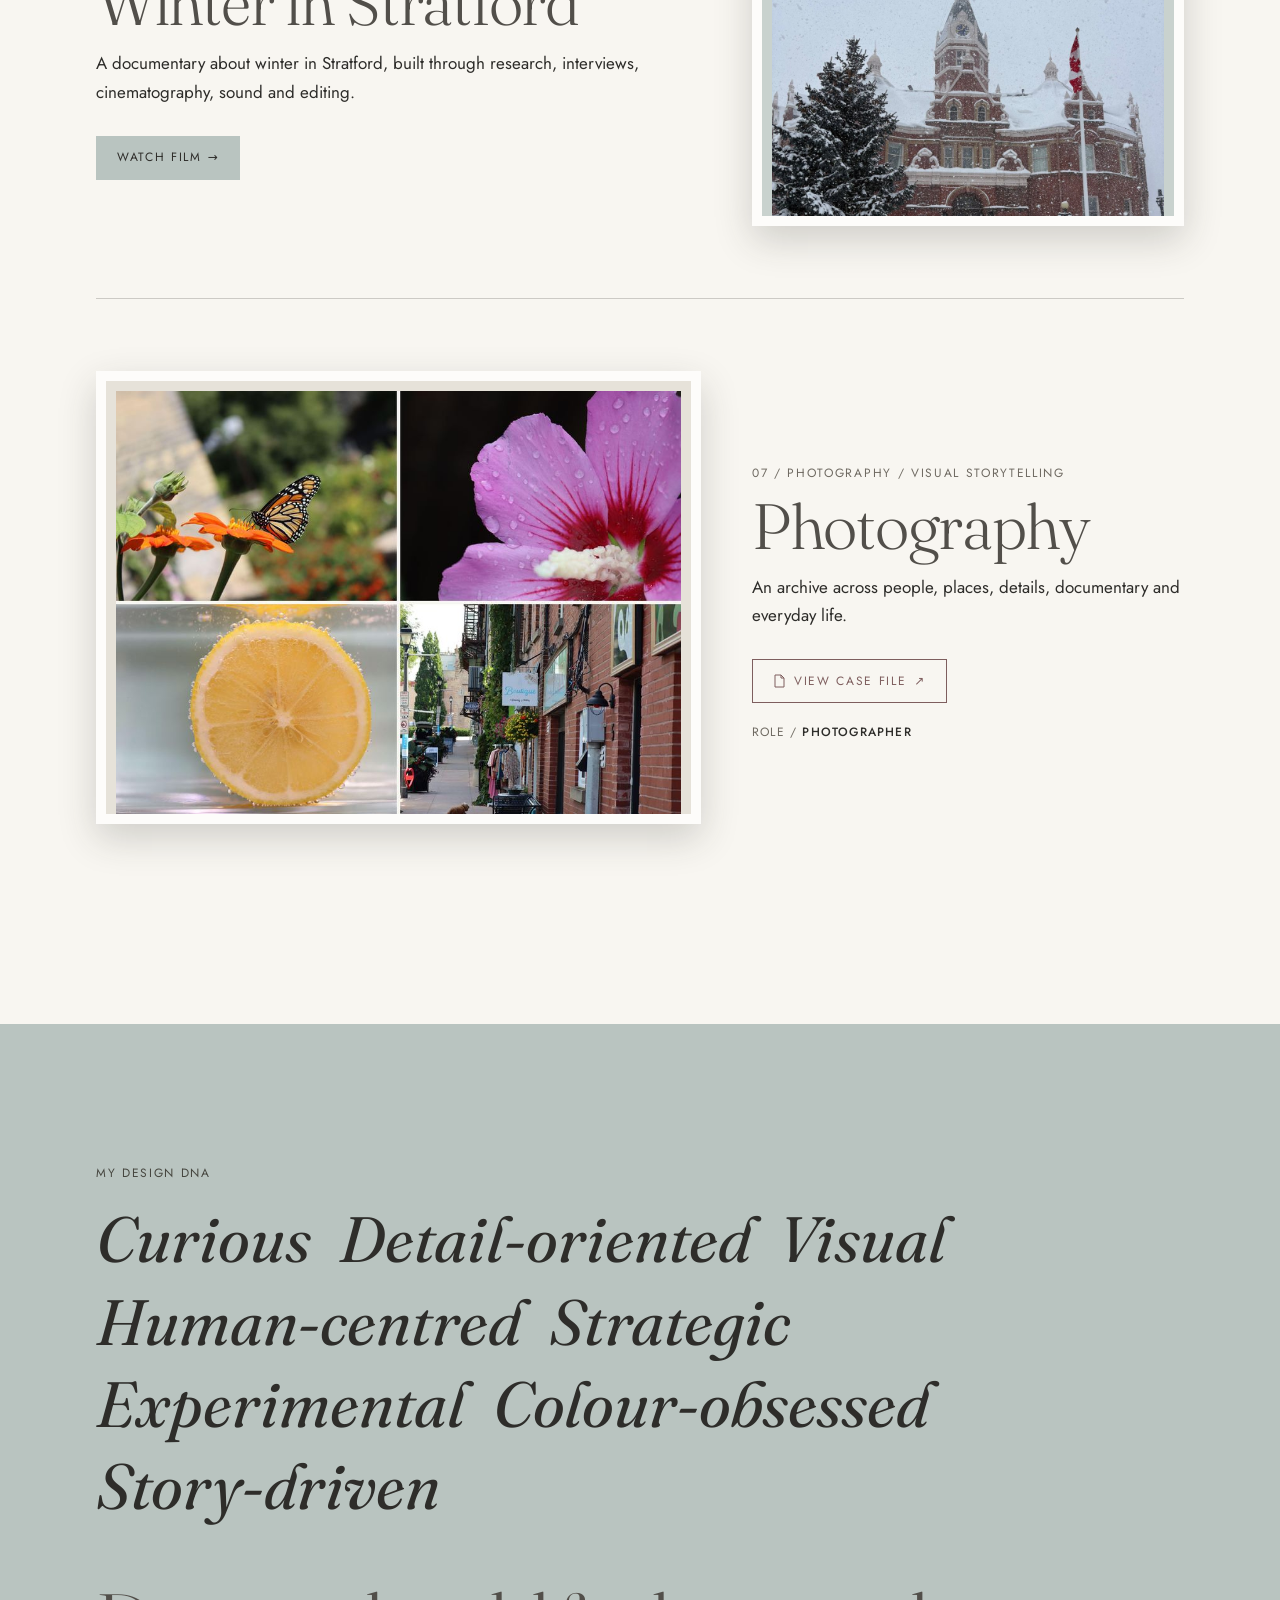
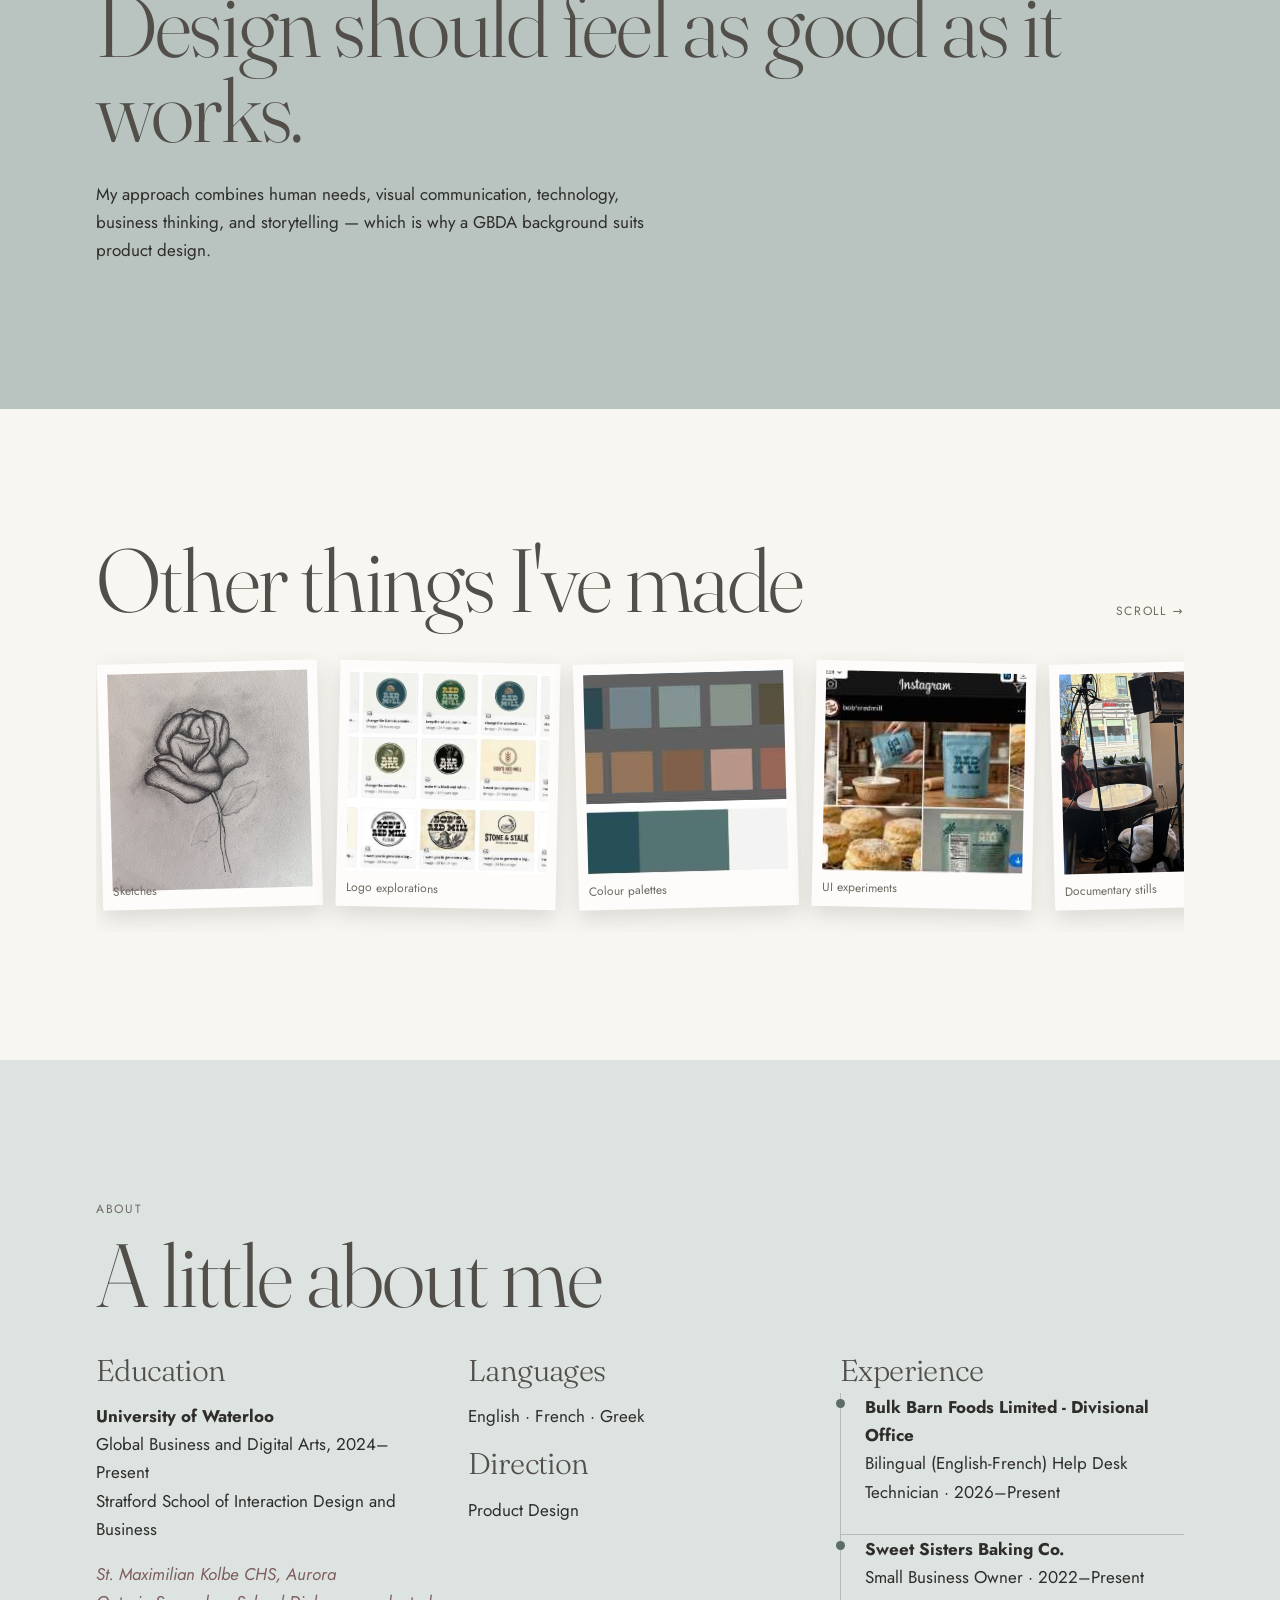
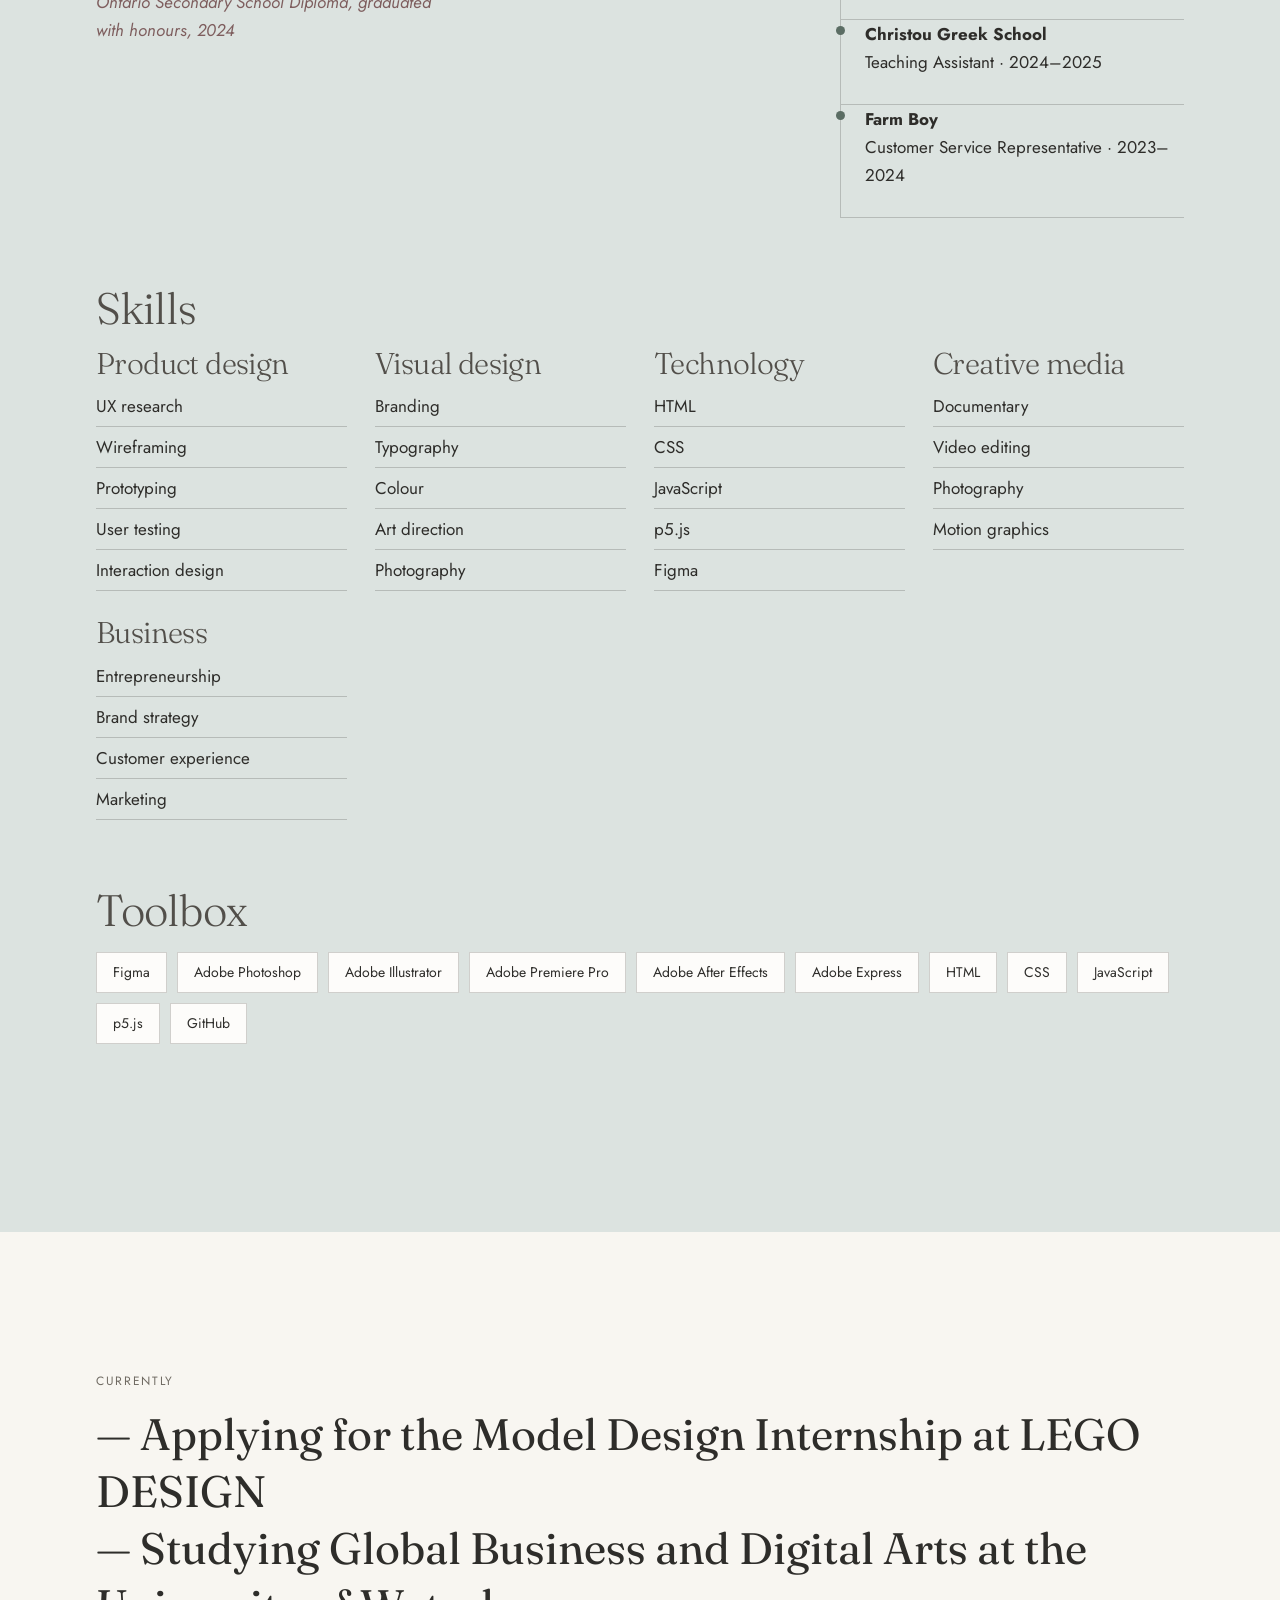
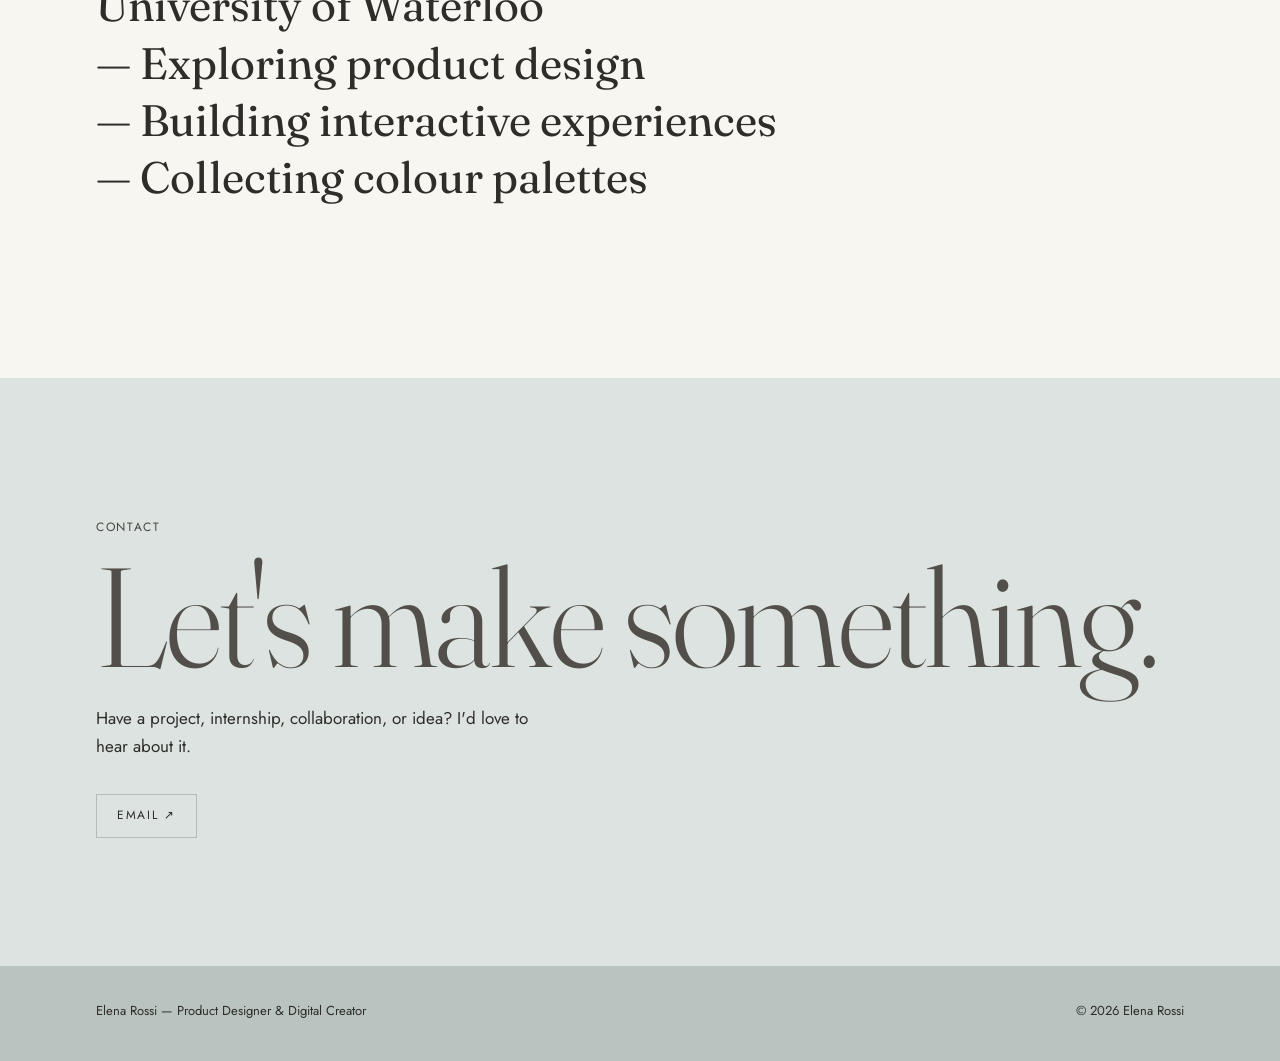
